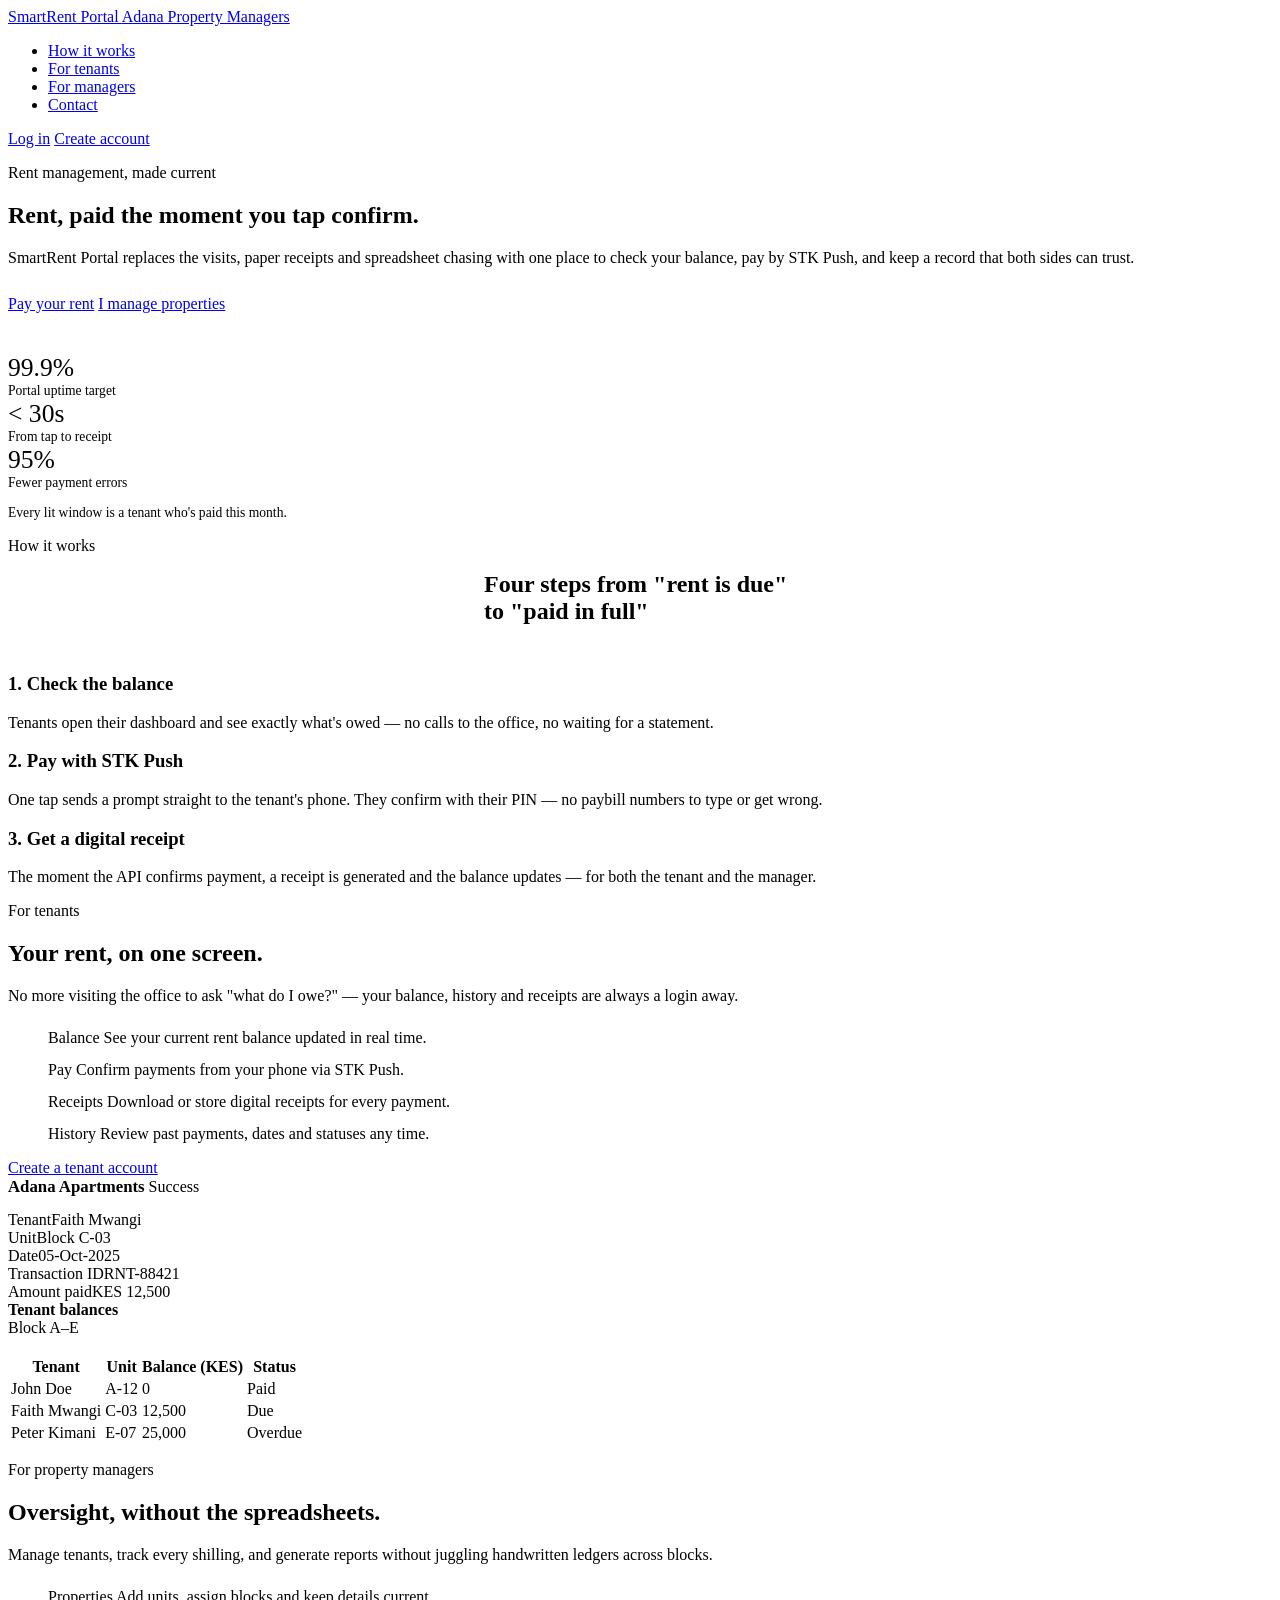
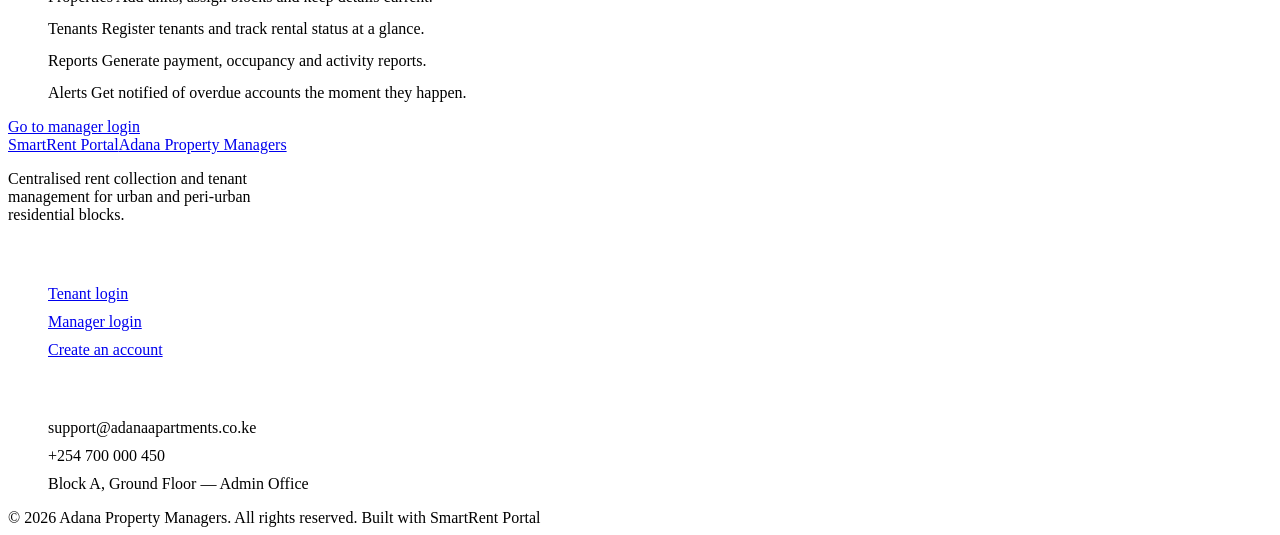
==== index.html @ f6f25709 "Add files via upload" ====
<!DOCTYPE html>
<html lang="en">
<head>
<meta charset="UTF-8">
<meta name="viewport" content="width=device-width, initial-scale=1.0">
<title>SmartRent Portal — Adana Property Managers</title>
<link rel="preconnect" href="https://fonts.googleapis.com">
<link href="https://fonts.googleapis.com/css2?family=Fraunces:opsz,wght@9..144,500;9..144,600;9..144,700&family=Work+Sans:wght@400;500;600;700&family=JetBrains+Mono:wght@500;600&display=swap" rel="stylesheet">
<link rel="stylesheet" href="css/styles.css">
</head>
<body>

<!-- ============ NAV ============ -->
<header class="nav">
  <div class="wrap">
    <a href="index.html" class="brand">
      <span class="block-mark">
        <span class="lit"></span><span></span><span class="deep"></span>
        <span></span><span class="lit"></span><span></span>
        <span class="deep"></span><span></span><span class="lit"></span>
      </span>
      <span>
        SmartRent Portal
        <span class="brand-sub">Adana Property Managers</span>
      </span>
    </a>
    <nav>
      <ul class="nav-links">
        <li><a href="#how-it-works">How it works</a></li>
        <li><a href="#for-tenants">For tenants</a></li>
        <li><a href="#for-managers">For managers</a></li>
        <li><a href="#contact">Contact</a></li>
      </ul>
    </nav>
    <div class="nav-cta">
      <a href="login.html" class="btn btn-ghost btn-sm">Log in</a>
      <a href="register.html" class="btn btn-primary btn-sm">Create account</a>
    </div>
  </div>
</header>

<!-- ============ HERO ============ -->
<section class="section">
  <div class="wrap grid grid-2" style="align-items:center; gap:56px;">
    <div>
      <p class="eyebrow">Rent management, made current</p>
      <h1>Rent, paid the&nbsp;moment&nbsp;you tap confirm.</h1>
      <p class="lede">
        SmartRent Portal replaces the visits, paper receipts and spreadsheet
        chasing with one place to check your balance, pay by STK Push, and
        keep a record that both sides can trust.
      </p>
      <div class="flex gap-12" style="margin-top:28px; flex-wrap:wrap;">
        <a href="login.html?role=tenant" class="btn btn-primary">Pay your rent</a>
        <a href="login.html?role=manager" class="btn btn-secondary">I manage properties</a>
      </div>
      <div class="flex gap-16" style="margin-top:40px; flex-wrap:wrap;">
        <div>
          <div class="stat-value" style="font-size:1.6rem;">99.9%</div>
          <div class="muted" style="font-size:.85rem;">Portal uptime target</div>
        </div>
        <div style="width:1px; background:var(--line);"></div>
        <div>
          <div class="stat-value" style="font-size:1.6rem;">&lt; 30s</div>
          <div class="muted" style="font-size:.85rem;">From tap to receipt</div>
        </div>
        <div style="width:1px; background:var(--line);"></div>
        <div>
          <div class="stat-value" style="font-size:1.6rem;">95%</div>
          <div class="muted" style="font-size:.85rem;">Fewer payment errors</div>
        </div>
      </div>
    </div>

    <div>
      <!-- Signature facade illustration -->
      <div class="facade" aria-hidden="true" id="hero-facade"></div>
      <p class="muted center" style="margin-top:14px; font-size:.85rem;">
        Every lit window is a tenant who's paid this month.
      </p>
    </div>
  </div>
</section>

<!-- ============ HOW IT WORKS ============ -->
<section class="section" id="how-it-works" style="background:var(--surface-tint); border-top:1px solid var(--line); border-bottom:1px solid var(--line);">
  <div class="wrap">
    <p class="eyebrow center">How it works</p>
    <h2 class="center" style="margin: 0 auto 48px; max-width: 26ch;">Four steps from "rent is due" to "paid in full"</h2>
    <div class="grid grid-3">
      <div class="card shadow">
        <span class="block-mark" style="margin-bottom:18px;">
          <span class="lit"></span><span class="lit"></span><span class="lit"></span>
          <span></span><span></span><span></span>
          <span></span><span></span><span></span>
        </span>
        <h3>1. Check the balance</h3>
        <p>Tenants open their dashboard and see exactly what's owed — no calls
        to the office, no waiting for a statement.</p>
      </div>
      <div class="card shadow">
        <span class="block-mark" style="margin-bottom:18px;">
          <span class="lit"></span><span class="lit"></span><span class="lit"></span>
          <span class="lit"></span><span class="lit"></span><span class="lit"></span>
          <span></span><span></span><span></span>
        </span>
        <h3>2. Pay with STK Push</h3>
        <p>One tap sends a prompt straight to the tenant's phone. They confirm
        with their PIN — no paybill numbers to type or get wrong.</p>
      </div>
      <div class="card shadow">
        <span class="block-mark" style="margin-bottom:18px;">
          <span class="lit"></span><span class="lit"></span><span class="lit"></span>
          <span class="lit"></span><span class="lit"></span><span class="lit"></span>
          <span class="lit"></span><span class="lit"></span><span class="lit"></span>
        </span>
        <h3>3. Get a digital receipt</h3>
        <p>The moment the API confirms payment, a receipt is generated and
        the balance updates — for both the tenant and the manager.</p>
      </div>
    </div>
  </div>
</section>

<!-- ============ FOR TENANTS ============ -->
<section class="section" id="for-tenants">
  <div class="wrap grid grid-2" style="align-items:center; gap:56px;">
    <div>
      <p class="eyebrow">For tenants</p>
      <h2>Your rent, on one screen.</h2>
      <p class="lede">No more visiting the office to ask "what do I owe?" — your
      balance, history and receipts are always a login away.</p>
      <ul style="list-style:none; display:flex; flex-direction:column; gap:14px; margin-top:24px;">
        <li class="flex gap-12"><span class="tag tag-success">Balance</span> See your current rent balance updated in real time.</li>
        <li class="flex gap-12"><span class="tag tag-success">Pay</span> Confirm payments from your phone via STK Push.</li>
        <li class="flex gap-12"><span class="tag tag-success">Receipts</span> Download or store digital receipts for every payment.</li>
        <li class="flex gap-12"><span class="tag tag-success">History</span> Review past payments, dates and statuses any time.</li>
      </ul>
      <a href="register.html" class="btn btn-primary" style="margin-top:28px;">Create a tenant account</a>
    </div>
    <div class="card card-soft" style="padding:0; overflow:hidden;">
      <div class="receipt" style="border-radius:0;">
        <div class="flex-between" style="margin-bottom:14px;">
          <strong style="font-family:var(--font-display); font-size:1.05rem; color:var(--green-900);">Adana Apartments</strong>
          <span class="tag tag-success">Success</span>
        </div>
        <div class="receipt-row"><span class="label">Tenant</span><span>Faith Mwangi</span></div>
        <div class="receipt-row"><span class="label">Unit</span><span>Block C-03</span></div>
        <div class="receipt-row"><span class="label">Date</span><span>05-Oct-2025</span></div>
        <div class="receipt-row"><span class="label">Transaction ID</span><span>RNT-88421</span></div>
        <div class="receipt-row receipt-total"><span>Amount paid</span><span>KES 12,500</span></div>
      </div>
    </div>
  </div>
</section>

<!-- ============ FOR MANAGERS ============ -->
<section class="section" id="for-managers" style="background:var(--surface-tint); border-top:1px solid var(--line); border-bottom:1px solid var(--line);">
  <div class="wrap grid grid-2" style="align-items:center; gap:56px;">
    <div class="card shadow" style="order:2;">
      <div class="flex-between" style="margin-bottom:18px;">
        <h4 style="margin:0;">Tenant balances</h4>
        <span class="tag tag-muted">Block A–E</span>
      </div>
      <div class="table-wrap" style="border:none;">
        <table>
          <thead><tr><th>Tenant</th><th>Unit</th><th class="num">Balance (KES)</th><th>Status</th></tr></thead>
          <tbody>
            <tr><td>John Doe</td><td>A-12</td><td class="num">0</td><td><span class="tag tag-success">Paid</span></td></tr>
            <tr><td>Faith Mwangi</td><td>C-03</td><td class="num">12,500</td><td><span class="tag tag-warning">Due</span></td></tr>
            <tr><td>Peter Kimani</td><td>E-07</td><td class="num">25,000</td><td><span class="tag tag-danger">Overdue</span></td></tr>
          </tbody>
        </table>
      </div>
    </div>
    <div style="order:1;">
      <p class="eyebrow">For property managers</p>
      <h2>Oversight, without the spreadsheets.</h2>
      <p class="lede">Manage tenants, track every shilling, and generate reports
      without juggling handwritten ledgers across blocks.</p>
      <ul style="list-style:none; display:flex; flex-direction:column; gap:14px; margin-top:24px;">
        <li class="flex gap-12"><span class="tag tag-success">Properties</span> Add units, assign blocks and keep details current.</li>
        <li class="flex gap-12"><span class="tag tag-success">Tenants</span> Register tenants and track rental status at a glance.</li>
        <li class="flex gap-12"><span class="tag tag-success">Reports</span> Generate payment, occupancy and activity reports.</li>
        <li class="flex gap-12"><span class="tag tag-success">Alerts</span> Get notified of overdue accounts the moment they happen.</li>
      </ul>
      <a href="login.html?role=manager" class="btn btn-primary" style="margin-top:28px;">Go to manager login</a>
    </div>
  </div>
</section>

<!-- ============ FOOTER ============ -->
<footer class="site-footer" id="contact">
  <div class="wrap grid grid-3">
    <div>
      <a href="index.html" class="brand" style="margin-bottom:16px;">
        <span class="block-mark">
          <span class="lit"></span><span></span><span class="deep"></span>
          <span></span><span class="lit"></span><span></span>
          <span class="deep"></span><span></span><span class="lit"></span>
        </span>
        <span>SmartRent Portal<span class="brand-sub">Adana Property Managers</span></span>
      </a>
      <p style="color:var(--green-300); max-width:32ch;">
        Centralised rent collection and tenant management for urban and
        peri-urban residential blocks.
      </p>
    </div>
    <div>
      <h4 style="color:#fff;">Portal</h4>
      <ul style="list-style:none; display:flex; flex-direction:column; gap:10px;">
        <li><a href="login.html">Tenant login</a></li>
        <li><a href="login.html?role=manager">Manager login</a></li>
        <li><a href="register.html">Create an account</a></li>
      </ul>
    </div>
    <div>
      <h4 style="color:#fff;">Contact department</h4>
      <ul style="list-style:none; display:flex; flex-direction:column; gap:10px;">
        <li>support@adanaapartments.co.ke</li>
        <li>+254 700 000 450</li>
        <li>Block A, Ground Floor — Admin Office</li>
      </ul>
    </div>
  </div>
  <div class="wrap foot-bottom">
    <span>© 2026 Adana Property Managers. All rights reserved.</span>
    <span>Built with SmartRent Portal</span>
  </div>
</footer>

<script src="js/script.js"></script>
</body>
</html>
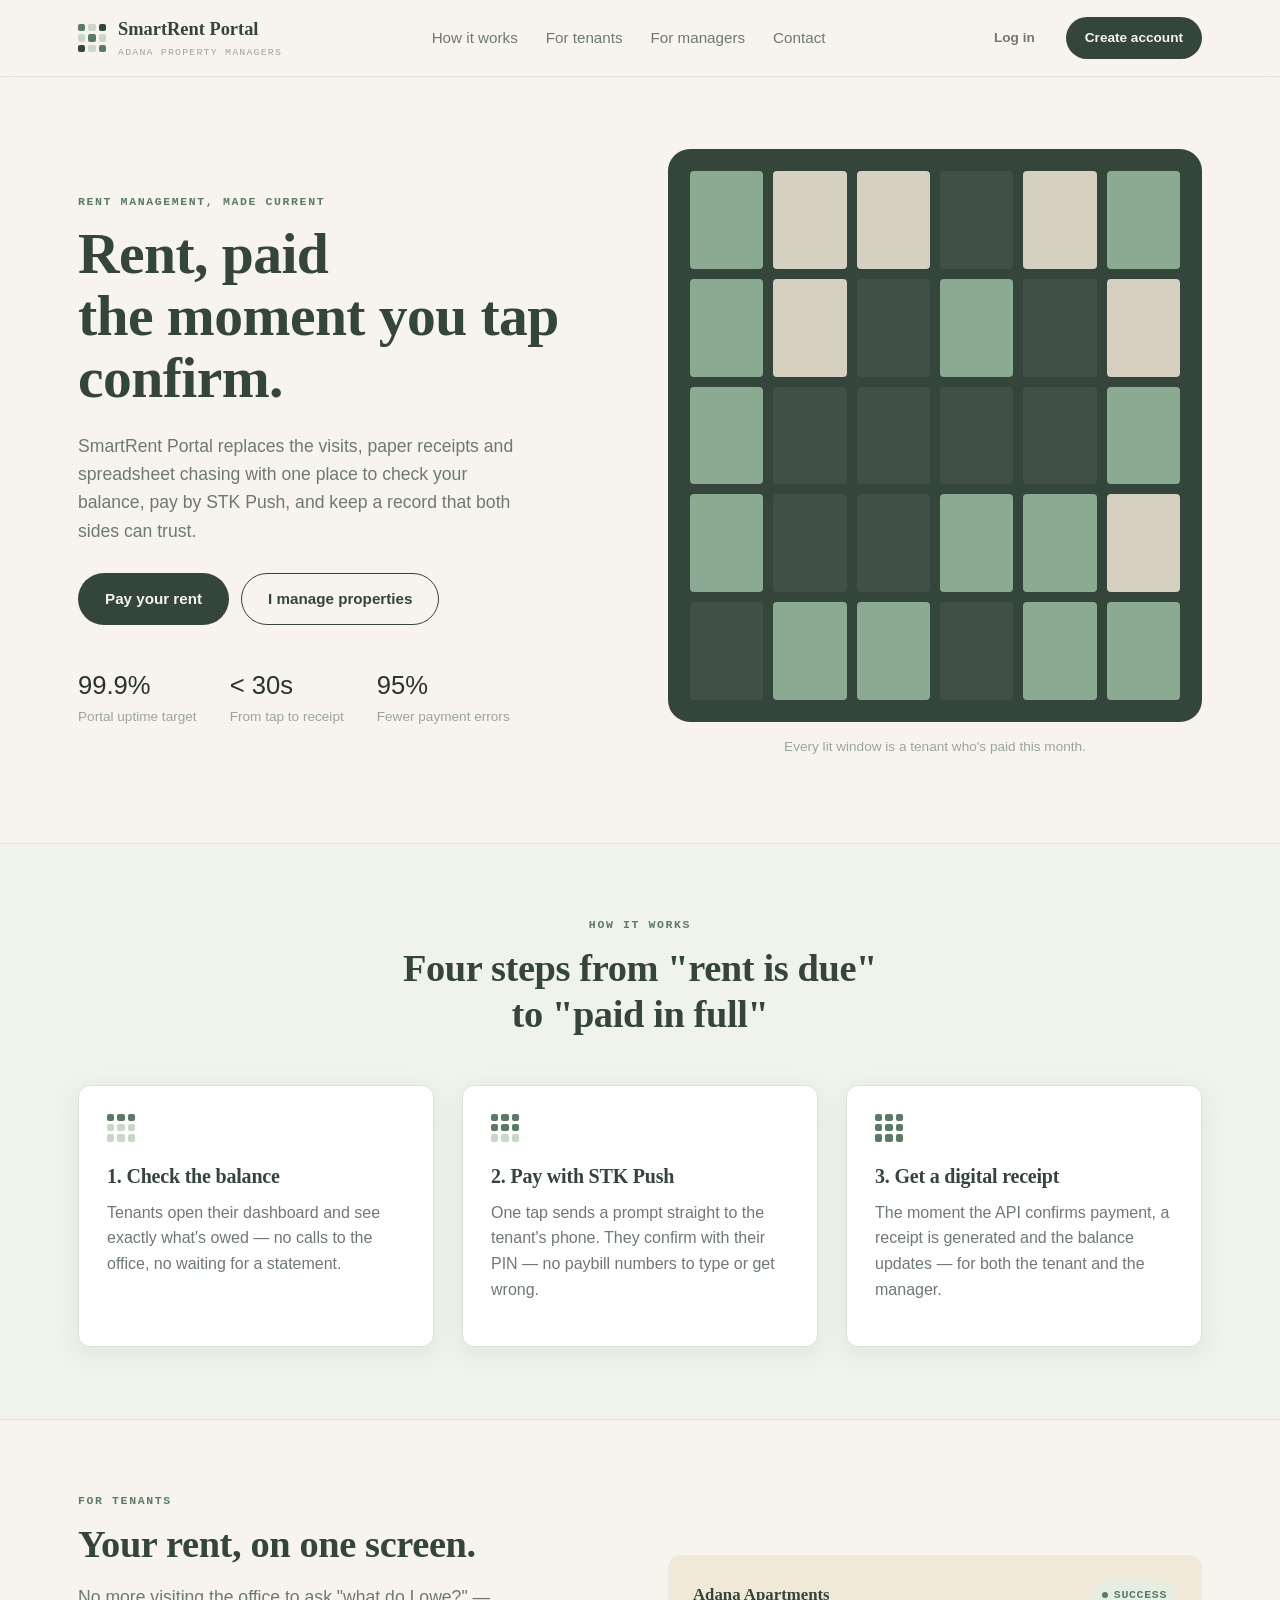
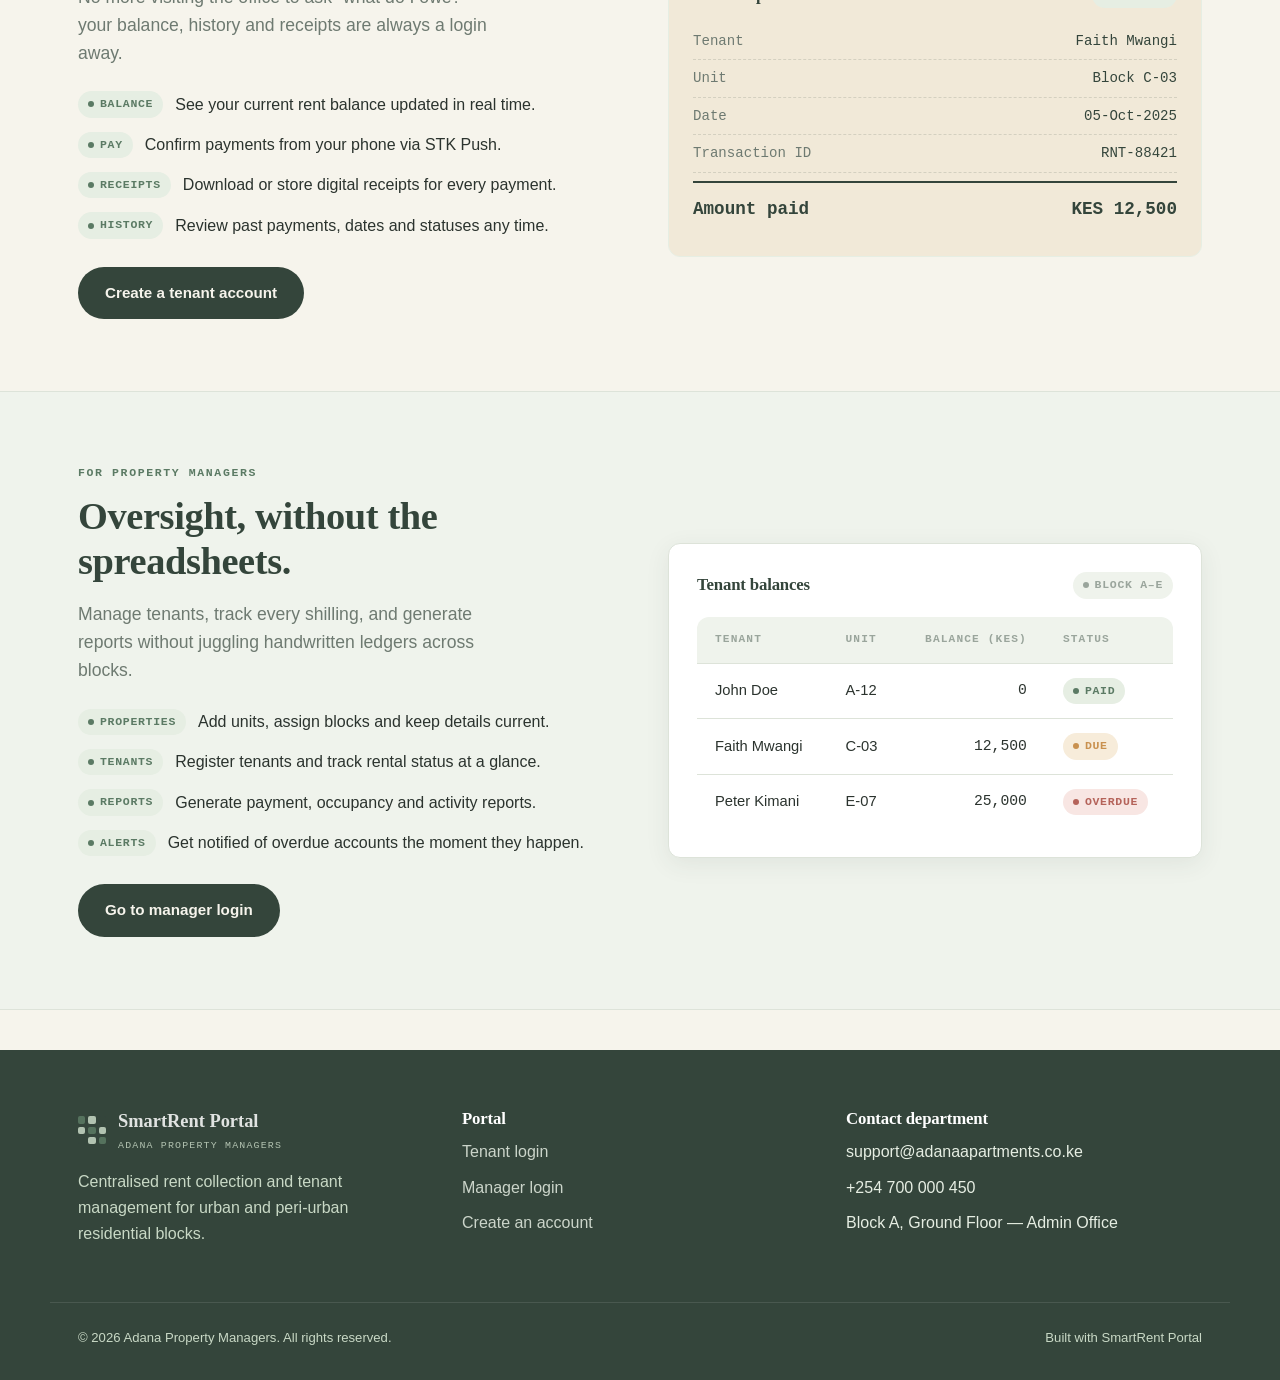
==== commit d3dd52ed: "Add files via upload" ====
--- a/index.html
+++ b/index.html
@@ -6,7 +6,7 @@
 <title>SmartRent Portal — Adana Property Managers</title>
 <link rel="preconnect" href="https://fonts.googleapis.com">
 <link href="https://fonts.googleapis.com/css2?family=Fraunces:opsz,wght@9..144,500;9..144,600;9..144,700&family=Work+Sans:wght@400;500;600;700&family=JetBrains+Mono:wght@500;600&display=swap" rel="stylesheet">
-<link rel="stylesheet" href="css/styles.css">
+<link rel="stylesheet" href="styles.css">
 </head>
 <body>
 
@@ -229,6 +229,6 @@
   </div>
 </footer>
 
-<script src="js/script.js"></script>
+<script src="script.js"></script>
 </body>
 </html>
--- a/styles.css
+++ b/styles.css
@@ -0,0 +1,535 @@
+/* ==========================================================================
+   SmartRent Portal — Design System
+   Theme: faded sage green, warm paper background
+   Display: Fraunces (serif, variable) — Body: Work Sans — Data: JetBrains Mono
+   Signature motif: "Block" — a grid of windows representing an apartment
+   facade. Lit windows = paid / active. Unlit = vacant / pending.
+   ========================================================================== */
+
+:root{
+  /* -- Color tokens -- */
+  --paper:        #F6F4EC;
+  --surface:      #FFFFFF;
+  --surface-tint: #EFF3EC;
+  --green-900:    #34453B;
+  --green-700:    #5B7A64;
+  --green-500:    #8AAB91;
+  --green-300:    #C9D9C6;
+  --green-150:    #E6EEE3;
+  --ink:          #2B332E;
+  --ink-soft:     #6E7A71;
+  --ink-faint:    #9AA59C;
+  --line:         #DDE3D9;
+  --cream:        #F1E9D8;
+  --amber:        #C9914F;
+  --amber-bg:     #F7ECDA;
+  --clay:         #B5635A;
+  --clay-bg:      #F8E6E3;
+
+  /* -- Type -- */
+  --font-display: "Fraunces", Georgia, serif;
+  --font-body:    "Work Sans", -apple-system, "Segoe UI", sans-serif;
+  --font-mono:    "JetBrains Mono", "SF Mono", Consolas, monospace;
+
+  /* -- Spacing & shape -- */
+  --radius-sm: 6px;
+  --radius-md: 12px;
+  --radius-lg: 22px;
+  --container: 1180px;
+  --shadow-soft: 0 6px 24px rgba(52, 69, 59, 0.08);
+  --shadow-lift: 0 12px 32px rgba(52, 69, 59, 0.14);
+}
+
+/* -- Reset -- */
+*, *::before, *::after{ box-sizing: border-box; }
+html{ scroll-behavior: smooth; }
+body{
+  margin: 0;
+  font-family: var(--font-body);
+  color: var(--ink);
+  background: var(--paper);
+  font-size: 16px;
+  line-height: 1.6;
+  -webkit-font-smoothing: antialiased;
+}
+img, svg{ display:block; max-width: 100%; }
+a{ color: inherit; text-decoration: none; }
+ul{ margin:0; padding:0; }
+button{ font-family: inherit; cursor: pointer; }
+:focus-visible{
+  outline: 3px solid var(--green-500);
+  outline-offset: 2px;
+  border-radius: 4px;
+}
+
+/* -- Typography -- */
+h1, h2, h3, h4{
+  font-family: var(--font-display);
+  color: var(--green-900);
+  margin: 0 0 .4em;
+  letter-spacing: -0.01em;
+  font-weight: 600;
+}
+h1{ font-size: clamp(2.4rem, 5vw, 3.6rem); font-weight: 600; line-height: 1.08; }
+h2{ font-size: clamp(1.7rem, 3vw, 2.4rem); line-height: 1.18; }
+h3{ font-size: 1.25rem; }
+h4{ font-size: 1.05rem; }
+p{ margin: 0 0 1em; color: var(--ink-soft); }
+.eyebrow{
+  font-family: var(--font-mono);
+  text-transform: uppercase;
+  letter-spacing: .14em;
+  font-size: .72rem;
+  color: var(--green-700);
+  font-weight: 600;
+}
+.lede{ font-size: 1.1rem; max-width: 46ch; }
+.mono{ font-family: var(--font-mono); }
+
+/* -- Layout helpers -- */
+.wrap{
+  max-width: var(--container);
+  margin: 0 auto;
+  padding: 0 28px;
+}
+.section{ padding: 72px 0; }
+.section-tight{ padding: 40px 0; }
+.grid{ display: grid; gap: 28px; }
+.grid-2{ grid-template-columns: repeat(2, 1fr); }
+.grid-3{ grid-template-columns: repeat(3, 1fr); }
+@media (max-width: 860px){
+  .grid-2, .grid-3{ grid-template-columns: 1fr; }
+  .section{ padding: 52px 0; }
+}
+
+/* ==========================================================================
+   Block mark — signature window-grid motif (logo + decorative)
+   ========================================================================== */
+.block-mark{
+  display: grid;
+  grid-template-columns: repeat(3, 1fr);
+  grid-template-rows: repeat(3, 1fr);
+  gap: 3px;
+  width: 28px;
+  height: 28px;
+  flex-shrink: 0;
+}
+.block-mark span{ border-radius: 2px; background: var(--green-300); }
+.block-mark span.lit{ background: var(--green-700); }
+.block-mark span.deep{ background: var(--green-900); }
+
+.brand{
+  display: inline-flex;
+  align-items: center;
+  gap: 12px;
+  font-family: var(--font-display);
+  font-weight: 600;
+  font-size: 1.15rem;
+  color: var(--green-900);
+}
+.brand .brand-sub{
+  display: block;
+  font-family: var(--font-mono);
+  font-size: .62rem;
+  letter-spacing: .12em;
+  text-transform: uppercase;
+  color: var(--ink-faint);
+  font-weight: 500;
+  margin-top: 1px;
+}
+
+/* Decorative facade illustration (hero) */
+.facade{
+  display: grid;
+  grid-template-columns: repeat(6, 1fr);
+  gap: 10px;
+  padding: 22px;
+  background: var(--green-900);
+  border-radius: var(--radius-lg);
+}
+.facade .win{
+  aspect-ratio: 3/4;
+  border-radius: 4px;
+  background: rgba(255,255,255,0.06);
+  transition: background .3s;
+}
+.facade .win.lit{ background: var(--green-500); }
+.facade .win.amber{ background: var(--cream); opacity:.85; }
+
+/* ==========================================================================
+   Navigation
+   ========================================================================== */
+.nav{
+  position: sticky;
+  top: 0;
+  z-index: 50;
+  background: rgba(246,244,236,0.92);
+  backdrop-filter: blur(6px);
+  border-bottom: 1px solid var(--line);
+}
+.nav .wrap{
+  display: flex;
+  align-items: center;
+  justify-content: space-between;
+  height: 76px;
+}
+.nav-links{
+  display: flex;
+  align-items: center;
+  gap: 28px;
+  list-style: none;
+  font-weight: 500;
+  font-size: .95rem;
+}
+.nav-links a{ color: var(--ink-soft); transition: color .2s; }
+.nav-links a:hover{ color: var(--green-900); }
+.nav-cta{ display:flex; align-items:center; gap: 12px; }
+
+@media (max-width: 760px){
+  .nav-links{ display:none; }
+}
+
+/* ==========================================================================
+   Buttons
+   ========================================================================== */
+.btn{
+  display: inline-flex;
+  align-items: center;
+  justify-content: center;
+  gap: 8px;
+  padding: 13px 26px;
+  border-radius: 999px;
+  font-weight: 600;
+  font-size: .95rem;
+  border: 1px solid transparent;
+  transition: transform .15s ease, box-shadow .15s ease, background .2s ease, color .2s ease;
+  white-space: nowrap;
+}
+.btn:active{ transform: translateY(1px); }
+.btn-primary{
+  background: var(--green-900);
+  color: var(--paper);
+}
+.btn-primary:hover{ background: var(--green-700); }
+.btn-secondary{
+  background: transparent;
+  border-color: var(--green-900);
+  color: var(--green-900);
+}
+.btn-secondary:hover{ background: var(--green-900); color: var(--paper); }
+.btn-ghost{
+  background: transparent;
+  color: var(--ink-soft);
+}
+.btn-ghost:hover{ color: var(--green-900); }
+.btn-block{ width: 100%; }
+.btn-sm{ padding: 9px 18px; font-size: .85rem; }
+.btn-danger{ background: var(--clay); color: #fff; }
+.btn-danger:hover{ background: #9c4f47; }
+
+/* ==========================================================================
+   Cards & surfaces
+   ========================================================================== */
+.card{
+  background: var(--surface);
+  border: 1px solid var(--line);
+  border-radius: var(--radius-md);
+  padding: 28px;
+}
+.card-soft{ background: var(--surface-tint); border-color: var(--green-150); }
+.shadow{ box-shadow: var(--shadow-soft); }
+
+.tag{
+  display: inline-flex;
+  align-items: center;
+  gap: 6px;
+  font-family: var(--font-mono);
+  font-size: .72rem;
+  letter-spacing: .06em;
+  text-transform: uppercase;
+  font-weight: 600;
+  padding: 4px 10px;
+  border-radius: 999px;
+}
+.tag-success{ background: var(--green-150); color: var(--green-700); }
+.tag-warning{ background: var(--amber-bg); color: var(--amber); }
+.tag-danger{ background: var(--clay-bg); color: var(--clay); }
+.tag-muted{ background: var(--surface-tint); color: var(--ink-faint); }
+
+.tag-success::before, .tag-warning::before, .tag-danger::before, .tag-muted::before{
+  content:""; width:6px; height:6px; border-radius:50%; background: currentColor;
+}
+
+/* ==========================================================================
+   Forms
+   ========================================================================== */
+.field{ margin-bottom: 20px; }
+.field label{
+  display: block;
+  font-size: .82rem;
+  font-weight: 600;
+  color: var(--green-900);
+  margin-bottom: 8px;
+  letter-spacing: .01em;
+}
+.field input, .field select, .field textarea{
+  width: 100%;
+  padding: 13px 16px;
+  border: 1px solid var(--line);
+  border-radius: var(--radius-sm);
+  background: var(--surface);
+  font-family: inherit;
+  font-size: .95rem;
+  color: var(--ink);
+  transition: border-color .15s, box-shadow .15s;
+}
+.field input:focus, .field select:focus, .field textarea:focus{
+  border-color: var(--green-500);
+  box-shadow: 0 0 0 3px var(--green-150);
+  outline: none;
+}
+.field .hint{ font-size: .78rem; color: var(--ink-faint); margin-top: 6px; }
+.field-row{ display:flex; gap: 16px; }
+.field-row .field{ flex:1; }
+
+.role-switch{
+  display: flex;
+  background: var(--surface-tint);
+  border-radius: 999px;
+  padding: 4px;
+  margin-bottom: 28px;
+}
+.role-switch input{ display:none; }
+.role-switch label{
+  flex:1;
+  text-align:center;
+  padding: 10px 14px;
+  border-radius: 999px;
+  font-size: .85rem;
+  font-weight: 600;
+  color: var(--ink-soft);
+  cursor: pointer;
+  transition: background .2s, color .2s;
+  margin: 0;
+}
+.role-switch input:checked + label{
+  background: var(--green-900);
+  color: var(--paper);
+}
+
+/* ==========================================================================
+   App shell (dashboards)
+   ========================================================================== */
+.app{
+  display: grid;
+  grid-template-columns: 248px 1fr;
+  min-height: 100vh;
+}
+.sidebar{
+  background: var(--green-900);
+  color: var(--green-150);
+  padding: 28px 22px;
+  display: flex;
+  flex-direction: column;
+  gap: 6px;
+}
+.sidebar .brand{ color: var(--paper); margin-bottom: 30px; }
+.sidebar .brand .brand-sub{ color: var(--green-300); }
+.sidebar .block-mark span{ background: rgba(255,255,255,0.15); }
+.sidebar .block-mark span.lit{ background: var(--green-500); }
+.sidebar .block-mark span.deep{ background: var(--paper); }
+
+.side-link{
+  display: flex;
+  align-items: center;
+  gap: 12px;
+  padding: 11px 14px;
+  border-radius: var(--radius-sm);
+  font-size: .92rem;
+  font-weight: 500;
+  color: var(--green-150);
+  transition: background .15s, color .15s;
+}
+.side-link svg{ width:18px; height:18px; flex-shrink:0; }
+.side-link:hover{ background: rgba(255,255,255,0.06); color: #fff; }
+.side-link.active{ background: var(--green-700); color: #fff; }
+.side-foot{ margin-top: auto; padding-top: 18px; border-top: 1px solid rgba(255,255,255,0.08); }
+
+.topbar{
+  display:flex;
+  align-items:center;
+  justify-content: space-between;
+  padding: 26px 36px;
+  border-bottom: 1px solid var(--line);
+  background: var(--surface);
+}
+.main{ background: var(--paper); }
+.content{ padding: 32px 36px; }
+
+@media (max-width: 900px){
+  .app{ grid-template-columns: 1fr; }
+  .sidebar{
+    flex-direction: row;
+    align-items: center;
+    overflow-x: auto;
+    gap: 4px;
+    padding: 14px 18px;
+  }
+  .sidebar .brand{ margin-bottom:0; margin-right: 12px; }
+  .side-foot{ display:none; }
+  .side-link span.label-text{ display:none; }
+  .topbar, .content{ padding: 20px; }
+}
+
+/* Stat cards */
+.stat{
+  background: var(--surface);
+  border: 1px solid var(--line);
+  border-radius: var(--radius-md);
+  padding: 22px;
+}
+.stat .stat-label{
+  font-family: var(--font-mono);
+  font-size: .72rem;
+  letter-spacing: .1em;
+  text-transform: uppercase;
+  color: var(--ink-faint);
+  margin-bottom: 10px;
+}
+.stat .stat-value{
+  font-family: var(--font-display);
+  font-size: 2rem;
+  color: var(--green-900);
+  font-weight: 600;
+}
+.stat .stat-foot{ font-size: .82rem; color: var(--ink-soft); margin-top: 6px; }
+
+/* ==========================================================================
+   Tables
+   ========================================================================== */
+.table-wrap{ overflow-x: auto; border: 1px solid var(--line); border-radius: var(--radius-md); background: var(--surface); }
+table{ width: 100%; border-collapse: collapse; font-size: .92rem; }
+th, td{ padding: 14px 18px; text-align: left; border-bottom: 1px solid var(--line); }
+th{
+  font-family: var(--font-mono);
+  font-size: .7rem;
+  letter-spacing: .1em;
+  text-transform: uppercase;
+  color: var(--ink-faint);
+  font-weight: 600;
+  background: var(--surface-tint);
+}
+tr:last-child td{ border-bottom: none; }
+tbody tr:hover{ background: var(--surface-tint); }
+td.num, th.num{ font-family: var(--font-mono); text-align: right; }
+
+/* ==========================================================================
+   Receipt (perforated card)
+   ========================================================================== */
+.receipt{
+  background: var(--cream);
+  border-radius: var(--radius-md);
+  padding: 26px 24px;
+  position: relative;
+  font-family: var(--font-mono);
+  font-size: .88rem;
+  color: var(--green-900);
+}
+.receipt::before{
+  content:"";
+  position:absolute;
+  top: 0; bottom: 0; left: 0; right: 0;
+  border-radius: var(--radius-md);
+  background-image: radial-gradient(circle 5px, var(--paper) 98%, transparent 100%);
+  background-size: 24px 100%;
+  background-position: -6px 0;
+  mask: linear-gradient(#000 0 0);
+  pointer-events: none;
+  opacity: 0;
+}
+.receipt-row{ display:flex; justify-content: space-between; padding: 7px 0; border-bottom: 1px dashed rgba(52,69,59,0.15); }
+.receipt-row:last-child{ border-bottom: none; }
+.receipt-row .label{ color: var(--ink-soft); }
+.receipt-total{ font-size: 1.1rem; font-weight: 700; margin-top: 8px; padding-top: 12px; border-top: 2px solid var(--green-900); }
+
+/* ==========================================================================
+   Modal
+   ========================================================================== */
+.modal-backdrop{
+  position: fixed; inset:0;
+  background: rgba(43,51,46,0.45);
+  display:flex; align-items:center; justify-content:center;
+  z-index: 100;
+  padding: 20px;
+}
+.modal-backdrop[hidden]{ display:none; }
+.modal{
+  background: var(--surface);
+  border-radius: var(--radius-lg);
+  max-width: 420px;
+  width: 100%;
+  padding: 32px;
+  box-shadow: var(--shadow-lift);
+}
+.modal-close{
+  position: absolute; top: 18px; right: 18px;
+  background:none; border:none; color: var(--ink-faint); font-size: 1.4rem; line-height:1;
+}
+
+/* ==========================================================================
+   Misc
+   ========================================================================== */
+.divider{ height:1px; background: var(--line); border:none; margin: 32px 0; }
+.muted{ color: var(--ink-faint); }
+.center{ text-align:center; }
+.flex{ display:flex; align-items:center; }
+.flex-between{ display:flex; align-items:center; justify-content:space-between; }
+.gap-8{ gap:8px; } .gap-12{ gap:12px; } .gap-16{ gap:16px; }
+
+footer.site-footer{
+  background: var(--green-900);
+  color: var(--green-150);
+  padding: 56px 0 32px;
+  margin-top: 40px;
+}
+footer.site-footer a{ color: var(--green-150); opacity:.85; }
+footer.site-footer a:hover{ opacity:1; }
+footer.site-footer .brand{ color: #fff; }
+footer.site-footer .brand .brand-sub{ color: var(--green-300); }
+.foot-bottom{
+  margin-top: 40px;
+  padding-top: 24px;
+  border-top: 1px solid rgba(255,255,255,0.1);
+  font-size: .82rem;
+  color: var(--green-300);
+  display:flex;
+  justify-content: space-between;
+  flex-wrap: wrap;
+  gap: 12px;
+}
+
+/* Auth split layout */
+.auth-shell{
+  min-height: 100vh;
+  display: grid;
+  grid-template-columns: 1fr 1fr;
+}
+.auth-art{
+  background: var(--green-900);
+  color: var(--paper);
+  padding: 48px;
+  display:flex;
+  flex-direction: column;
+  justify-content: space-between;
+}
+.auth-form{
+  display:flex;
+  align-items:center;
+  justify-content:center;
+  padding: 48px;
+}
+.auth-form-inner{ width:100%; max-width: 400px; }
+@media (max-width: 900px){
+  .auth-shell{ grid-template-columns: 1fr; }
+  .auth-art{ display:none; }
+}
